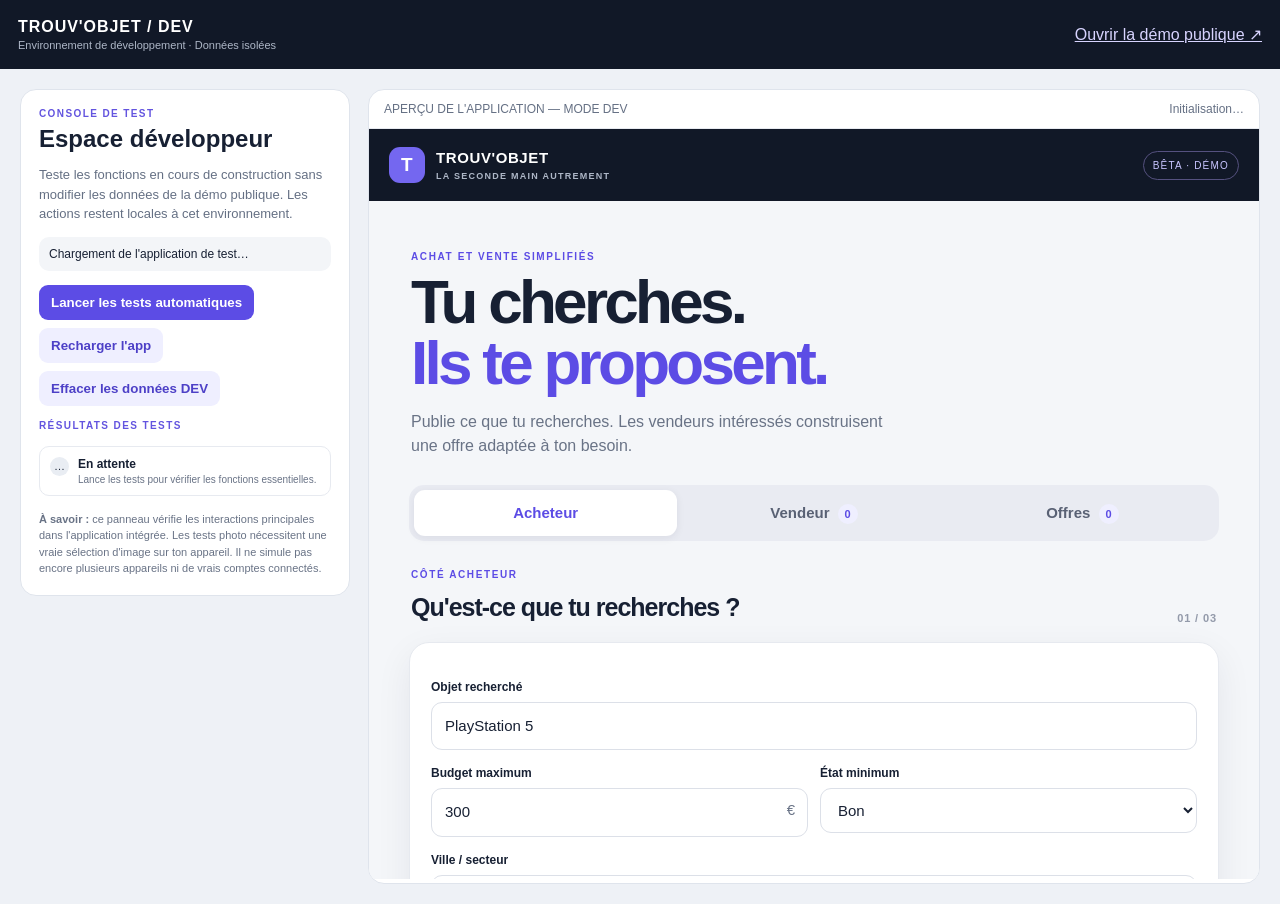
==== dev.html @ 50e7f92d "Add isolated developer test environment" ====
<!doctype html>
<html lang="fr">
<head>
<meta charset="utf-8"><meta name="viewport" content="width=device-width,initial-scale=1">
<meta name="theme-color" content="#111827"><title>TROUV'OBJET — Espace développeur</title>
<style>
:root{font-family:Inter,-apple-system,BlinkMacSystemFont,"Segoe UI",sans-serif;color:#172033;background:#eef1f6}*{box-sizing:border-box}body{margin:0}.head{background:#111827;color:white;padding:18px max(18px,calc((100vw - 1440px)/2));display:flex;justify-content:space-between;align-items:center;gap:15px;flex-wrap:wrap}.head strong{letter-spacing:.06em}.head small{display:block;color:#aeb7c7;font-size:11px;margin-top:3px}.head a{color:#d8d4ff}.layout{max-width:1440px;margin:auto;padding:20px;display:grid;grid-template-columns:330px minmax(0,1fr);gap:18px}.side,.preview{background:white;border:1px solid #dfe4ec;border-radius:16px;overflow:hidden}.side{padding:18px;align-self:start}.eyebrow{font-size:10px;font-weight:850;letter-spacing:.14em;color:#6354df;margin:0 0 7px}.side h1{font-size:24px;line-height:1.1;margin:0 0 10px}.intro{font-size:13px;color:#657084;line-height:1.5}.actions{display:flex;gap:8px;flex-wrap:wrap;margin:14px 0}.button{border:0;border-radius:9px;padding:10px 12px;font-weight:750;cursor:pointer;background:#efefff;color:#4d40c7}.button.dark{background:#5c4ce5;color:white}.status{padding:10px;border-radius:10px;background:#f3f5f8;font-size:12px;margin:10px 0}.status.good{background:#e7f7ef;color:#176744}.status.bad{background:#fff0ed;color:#9e3428}.tests{display:grid;gap:8px;margin-top:15px}.test{display:flex;gap:9px;align-items:flex-start;border:1px solid #e7eaf0;border-radius:10px;padding:10px;font-size:12px}.dot{width:19px;height:19px;flex:none;border-radius:50%;background:#e9edf3;display:grid;place-items:center;font-size:11px}.dot.ok{background:#dff4e8;color:#14683f}.dot.fail{background:#ffe5e1;color:#a42d21}.test b{display:block;font-size:12px}.test small{display:block;color:#697386;margin-top:3px}.preview-head{padding:12px 15px;border-bottom:1px solid #e7eaf0;display:flex;justify-content:space-between;align-items:center;font-size:12px;color:#657084}.preview iframe{width:100%;height:calc(100vh - 150px);min-height:680px;border:0;background:#f4f6f9}.foot{font-size:11px;color:#697386;line-height:1.5;margin-top:15px}@media(max-width:850px){.layout{grid-template-columns:1fr;padding:12px}.preview iframe{height:780px;min-height:0}.side h1{font-size:21px}}
</style>
<script src="dev.js" defer></script>
</head>
<body>
<header class="head"><div><strong>TROUV'OBJET / DEV</strong><small>Environnement de développement · Données isolées</small></div><a href="./">Ouvrir la démo publique ↗</a></header>
<main class="layout">
<aside class="side">
<p class="eyebrow">CONSOLE DE TEST</p><h1>Espace développeur</h1>
<p class="intro">Teste les fonctions en cours de construction sans modifier les données de la démo publique. Les actions restent locales à cet environnement.</p>
<div id="envStatus" class="status">Chargement de l'application de test…</div>
<div class="actions"><button class="button dark" id="runTests">Lancer les tests automatiques</button><button class="button" id="reloadApp">Recharger l'app</button><button class="button" id="clearDev">Effacer les données DEV</button></div>
<div class="eyebrow">RÉSULTATS DES TESTS</div><div id="testResults" class="tests"><div class="test"><span class="dot">…</span><div><b>En attente</b><small>Lance les tests pour vérifier les fonctions essentielles.</small></div></div></div>
<div class="foot"><b>À savoir :</b> ce panneau vérifie les interactions principales dans l'application intégrée. Les tests photo nécessitent une vraie sélection d'image sur ton appareil. Il ne simule pas encore plusieurs appareils ni de vrais comptes connectés.</div>
</aside>
<section class="preview">
<div class="preview-head"><span>APERÇU DE L'APPLICATION — MODE DEV</span><span id="appState">Initialisation…</span></div>
<iframe id="appFrame" title="Application Trouv'Objet en mode développeur" src="index.html?dev=1"></iframe>
</section>
</main>
</body></html>
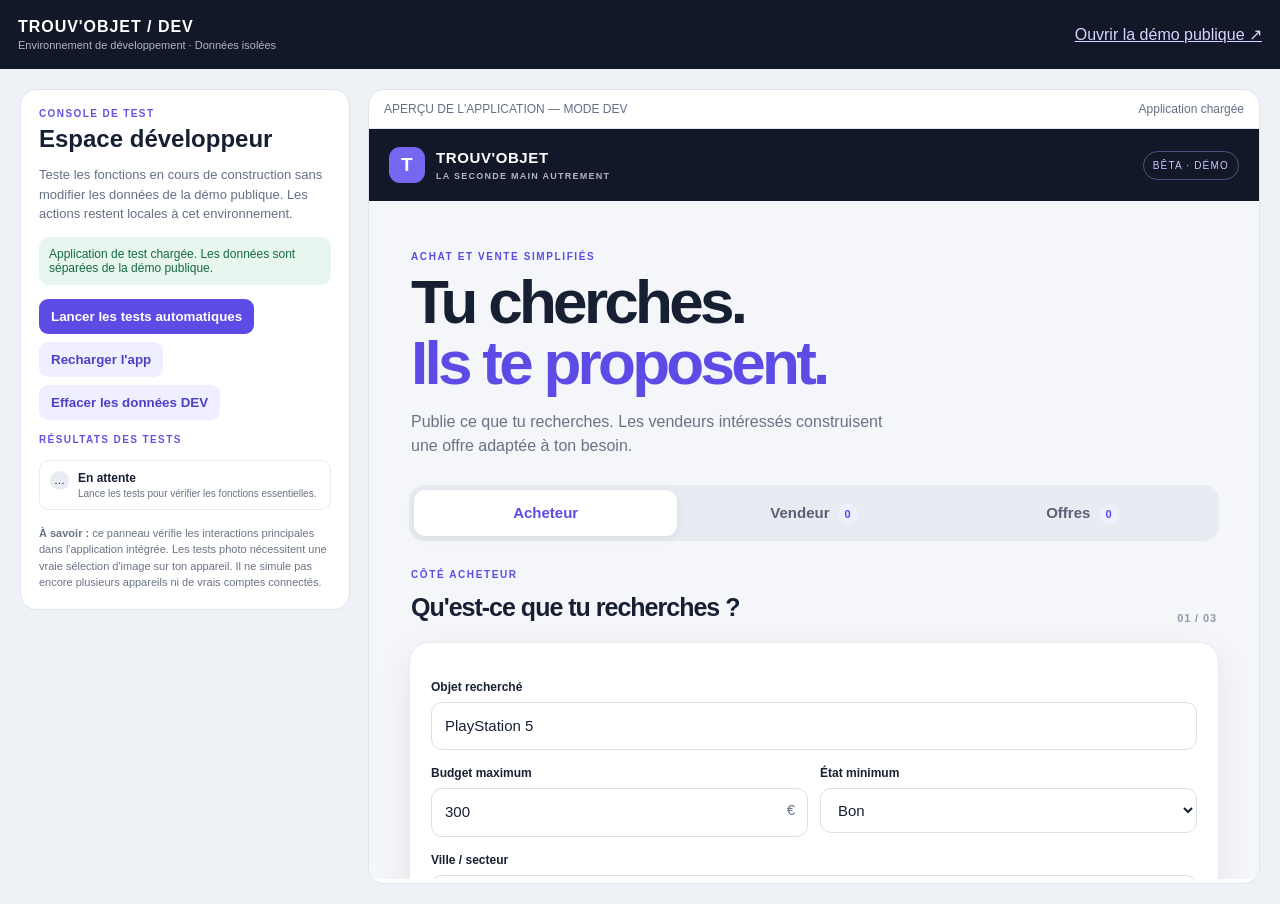
==== commit af0fcfd2: "Refresh developer environment assets" ====
--- a/dev.html
+++ b/dev.html
@@ -6,7 +6,7 @@
 <style>
 :root{font-family:Inter,-apple-system,BlinkMacSystemFont,"Segoe UI",sans-serif;color:#172033;background:#eef1f6}*{box-sizing:border-box}body{margin:0}.head{background:#111827;color:white;padding:18px max(18px,calc((100vw - 1440px)/2));display:flex;justify-content:space-between;align-items:center;gap:15px;flex-wrap:wrap}.head strong{letter-spacing:.06em}.head small{display:block;color:#aeb7c7;font-size:11px;margin-top:3px}.head a{color:#d8d4ff}.layout{max-width:1440px;margin:auto;padding:20px;display:grid;grid-template-columns:330px minmax(0,1fr);gap:18px}.side,.preview{background:white;border:1px solid #dfe4ec;border-radius:16px;overflow:hidden}.side{padding:18px;align-self:start}.eyebrow{font-size:10px;font-weight:850;letter-spacing:.14em;color:#6354df;margin:0 0 7px}.side h1{font-size:24px;line-height:1.1;margin:0 0 10px}.intro{font-size:13px;color:#657084;line-height:1.5}.actions{display:flex;gap:8px;flex-wrap:wrap;margin:14px 0}.button{border:0;border-radius:9px;padding:10px 12px;font-weight:750;cursor:pointer;background:#efefff;color:#4d40c7}.button.dark{background:#5c4ce5;color:white}.status{padding:10px;border-radius:10px;background:#f3f5f8;font-size:12px;margin:10px 0}.status.good{background:#e7f7ef;color:#176744}.status.bad{background:#fff0ed;color:#9e3428}.tests{display:grid;gap:8px;margin-top:15px}.test{display:flex;gap:9px;align-items:flex-start;border:1px solid #e7eaf0;border-radius:10px;padding:10px;font-size:12px}.dot{width:19px;height:19px;flex:none;border-radius:50%;background:#e9edf3;display:grid;place-items:center;font-size:11px}.dot.ok{background:#dff4e8;color:#14683f}.dot.fail{background:#ffe5e1;color:#a42d21}.test b{display:block;font-size:12px}.test small{display:block;color:#697386;margin-top:3px}.preview-head{padding:12px 15px;border-bottom:1px solid #e7eaf0;display:flex;justify-content:space-between;align-items:center;font-size:12px;color:#657084}.preview iframe{width:100%;height:calc(100vh - 150px);min-height:680px;border:0;background:#f4f6f9}.foot{font-size:11px;color:#697386;line-height:1.5;margin-top:15px}@media(max-width:850px){.layout{grid-template-columns:1fr;padding:12px}.preview iframe{height:780px;min-height:0}.side h1{font-size:21px}}
 </style>
-<script src="dev.js" defer></script>
+<script src="dev.js?v=2" defer></script>
 </head>
 <body>
 <header class="head"><div><strong>TROUV'OBJET / DEV</strong><small>Environnement de développement · Données isolées</small></div><a href="./">Ouvrir la démo publique ↗</a></header>
@@ -21,7 +21,7 @@
 </aside>
 <section class="preview">
 <div class="preview-head"><span>APERÇU DE L'APPLICATION — MODE DEV</span><span id="appState">Initialisation…</span></div>
-<iframe id="appFrame" title="Application Trouv'Objet en mode développeur" src="index.html?dev=1"></iframe>
+<iframe id="appFrame" title="Application Trouv'Objet en mode développeur" src="index.html?dev=1&build=4"></iframe>
 </section>
 </main>
 </body></html>
